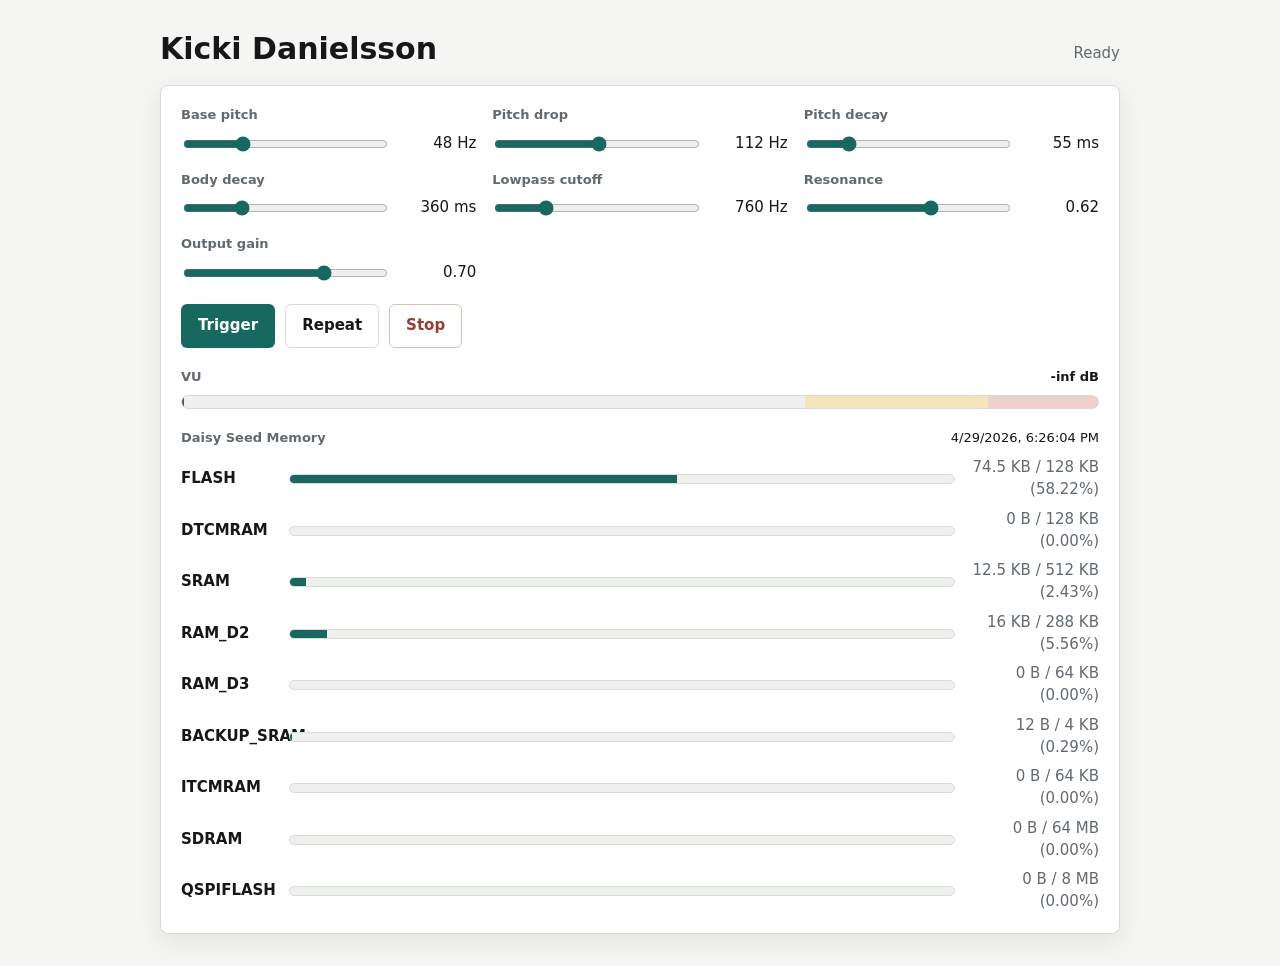
==== preview/index.html @ 2bf1cc4e "Show Daisy memory usage in preview" ====
<!doctype html>
<html lang="en">
<head>
    <meta charset="utf-8">
    <meta name="viewport" content="width=device-width, initial-scale=1">
    <title>Kicki Danielsson Preview</title>
    <style>
        :root {
            color-scheme: light;
            --bg: #f5f6f4;
            --panel: #ffffff;
            --text: #151719;
            --muted: #626a70;
            --line: #d8ddd8;
            --accent: #17685e;
            --accent-dark: #0f4f48;
            --warn: #9b3c36;
        }

        * {
            box-sizing: border-box;
        }

        body {
            margin: 0;
            min-height: 100vh;
            background: var(--bg);
            color: var(--text);
            font: 15px/1.45 system-ui, -apple-system, BlinkMacSystemFont, "Segoe UI", sans-serif;
        }

        main {
            width: min(960px, calc(100% - 32px));
            margin: 0 auto;
            padding: 32px 0;
        }

        header {
            display: flex;
            align-items: end;
            justify-content: space-between;
            gap: 20px;
            margin-bottom: 20px;
        }

        h1 {
            margin: 0;
            font-size: 30px;
            line-height: 1.1;
            letter-spacing: 0;
        }

        .status {
            color: var(--muted);
            min-height: 21px;
            text-align: right;
        }

        .surface {
            background: var(--panel);
            border: 1px solid var(--line);
            border-radius: 8px;
            padding: 20px;
            box-shadow: 0 8px 24px rgba(18, 24, 31, 0.08);
        }

        .grid {
            display: grid;
            grid-template-columns: repeat(3, minmax(0, 1fr));
            gap: 16px;
        }

        .control {
            display: grid;
            gap: 8px;
            min-width: 0;
        }

        label {
            color: var(--muted);
            font-size: 13px;
            font-weight: 650;
        }

        input,
        button {
            font: inherit;
        }

        input[type="range"] {
            width: 100%;
            accent-color: var(--accent);
        }

        .value-row {
            display: grid;
            grid-template-columns: 1fr auto;
            align-items: center;
            gap: 12px;
        }

        .readout {
            min-width: 78px;
            font-variant-numeric: tabular-nums;
            text-align: right;
        }

        .actions {
            display: flex;
            flex-wrap: wrap;
            gap: 10px;
            margin-top: 20px;
        }

        button {
            min-height: 44px;
            border: 1px solid transparent;
            border-radius: 6px;
            padding: 0 16px;
            cursor: pointer;
            font-weight: 700;
        }

        .primary {
            background: var(--accent);
            color: #fff;
        }

        .primary:hover {
            background: var(--accent-dark);
        }

        .secondary {
            background: #fff;
            border-color: var(--line);
            color: var(--text);
        }

        .secondary:hover {
            border-color: var(--accent);
        }

        .danger {
            background: #fff;
            border-color: #e1bbb8;
            color: var(--warn);
        }

        .vu {
            margin-top: 20px;
            display: grid;
            gap: 8px;
        }

        .vu-header {
            display: flex;
            align-items: center;
            justify-content: space-between;
            gap: 12px;
            color: var(--muted);
            font-size: 13px;
            font-weight: 650;
        }

        .vu-readout {
            color: var(--text);
            font-variant-numeric: tabular-nums;
        }

        .vu-bar {
            position: relative;
            height: 14px;
            overflow: hidden;
            border: 1px solid var(--line);
            border-radius: 999px;
            background: linear-gradient(90deg, #edf0ed 0%, #edf0ed 68%, #f3e4bb 68%, #f3e4bb 88%, #eed0cd 88%);
        }

        .vu-fill {
            width: 0%;
            height: 100%;
            background: linear-gradient(90deg, #1f7a68 0%, #1f7a68 68%, #c08b24 68%, #c08b24 88%, #a8423c 88%);
            transition: width 70ms linear;
        }

        .vu-peak {
            position: absolute;
            top: 0;
            bottom: 0;
            left: 0%;
            width: 2px;
            background: var(--text);
            opacity: 0.7;
        }

        .memory {
            margin-top: 20px;
            display: grid;
            gap: 10px;
        }

        .memory-header {
            display: flex;
            align-items: center;
            justify-content: space-between;
            gap: 12px;
            color: var(--muted);
            font-size: 13px;
            font-weight: 650;
        }

        .memory-time {
            color: var(--text);
            font-weight: 500;
        }

        .memory-grid {
            display: grid;
            gap: 8px;
        }

        .memory-row {
            display: grid;
            grid-template-columns: 96px 1fr 132px;
            align-items: center;
            gap: 12px;
            min-height: 24px;
            font-variant-numeric: tabular-nums;
        }

        .memory-name {
            color: var(--text);
            font-weight: 650;
        }

        .memory-track {
            height: 10px;
            overflow: hidden;
            border: 1px solid var(--line);
            border-radius: 999px;
            background: #edf0ed;
        }

        .memory-fill {
            height: 100%;
            width: 0%;
            background: var(--accent);
        }

        .memory-fill.warning {
            background: #c08b24;
        }

        .memory-fill.danger {
            background: var(--warn);
        }

        .memory-value {
            color: var(--muted);
            text-align: right;
        }

        @media (max-width: 760px) {
            header {
                align-items: start;
                flex-direction: column;
            }

            .status {
                text-align: left;
            }

            .grid {
                grid-template-columns: 1fr;
            }

            .memory-row {
                grid-template-columns: 76px 1fr;
            }

            .memory-value {
                grid-column: 1 / -1;
                text-align: left;
            }
        }
    </style>
</head>
<body>
    <main>
        <header>
            <h1>Kicki Danielsson</h1>
            <div class="status" id="status">Ready</div>
        </header>

        <section class="surface" aria-label="Bassdrum controls">
            <div class="grid">
                <div class="control">
                    <label for="baseFreq">Base pitch</label>
                    <div class="value-row">
                        <input id="baseFreq" type="range" min="32" max="90" step="1" value="48">
                        <span class="readout" id="baseFreqReadout">48 Hz</span>
                    </div>
                </div>

                <div class="control">
                    <label for="pitchAmount">Pitch drop</label>
                    <div class="value-row">
                        <input id="pitchAmount" type="range" min="0" max="220" step="1" value="112">
                        <span class="readout" id="pitchAmountReadout">112 Hz</span>
                    </div>
                </div>

                <div class="control">
                    <label for="pitchDecay">Pitch decay</label>
                    <div class="value-row">
                        <input id="pitchDecay" type="range" min="0.01" max="0.25" step="0.005" value="0.055">
                        <span class="readout" id="pitchDecayReadout">55 ms</span>
                    </div>
                </div>

                <div class="control">
                    <label for="ampDecay">Body decay</label>
                    <div class="value-row">
                        <input id="ampDecay" type="range" min="0.05" max="1.2" step="0.01" value="0.36">
                        <span class="readout" id="ampDecayReadout">360 ms</span>
                    </div>
                </div>

                <div class="control">
                    <label for="cutoff">Lowpass cutoff</label>
                    <div class="value-row">
                        <input id="cutoff" type="range" min="80" max="3000" step="10" value="760">
                        <span class="readout" id="cutoffReadout">760 Hz</span>
                    </div>
                </div>

                <div class="control">
                    <label for="resonance">Resonance</label>
                    <div class="value-row">
                        <input id="resonance" type="range" min="0" max="1" step="0.01" value="0.62">
                        <span class="readout" id="resonanceReadout">0.62</span>
                    </div>
                </div>

                <div class="control">
                    <label for="gain">Output gain</label>
                    <div class="value-row">
                        <input id="gain" type="range" min="0" max="1" step="0.01" value="0.7">
                        <span class="readout" id="gainReadout">0.70</span>
                    </div>
                </div>
            </div>

            <div class="actions">
                <button class="primary" id="trigger">Trigger</button>
                <button class="secondary" id="repeat">Repeat</button>
                <button class="danger" id="stop">Stop</button>
            </div>

            <div class="vu" aria-label="Output VU meter">
                <div class="vu-header">
                    <span>VU</span>
                    <span class="vu-readout" id="vuReadout">-inf dB</span>
                </div>
                <div class="vu-bar">
                    <div class="vu-fill" id="vuFill"></div>
                    <div class="vu-peak" id="vuPeak"></div>
                </div>
            </div>

            <div class="memory" aria-label="Daisy Seed memory usage">
                <div class="memory-header">
                    <span>Daisy Seed Memory</span>
                    <span class="memory-time" id="memoryTime">No report</span>
                </div>
                <div class="memory-grid" id="memoryGrid"></div>
            </div>
        </section>
    </main>

    <script src="memory-report.js"></script>
    <script>
        const state = {
            audio: null,
            master: null,
            analyser: null,
            meterFrame: null,
            meterData: null,
            vuLevel: 0,
            repeatTimer: null,
        };

        const controls = {
            baseFreq: document.querySelector("#baseFreq"),
            pitchAmount: document.querySelector("#pitchAmount"),
            pitchDecay: document.querySelector("#pitchDecay"),
            ampDecay: document.querySelector("#ampDecay"),
            cutoff: document.querySelector("#cutoff"),
            resonance: document.querySelector("#resonance"),
            gain: document.querySelector("#gain"),
        };

        const els = {
            status: document.querySelector("#status"),
            trigger: document.querySelector("#trigger"),
            repeat: document.querySelector("#repeat"),
            stop: document.querySelector("#stop"),
            vuFill: document.querySelector("#vuFill"),
            vuPeak: document.querySelector("#vuPeak"),
            vuReadout: document.querySelector("#vuReadout"),
            memoryGrid: document.querySelector("#memoryGrid"),
            memoryTime: document.querySelector("#memoryTime"),
        };

        function getAudio() {
            if(!state.audio) {
                state.audio = new AudioContext();
                state.master = state.audio.createGain();
                state.analyser = state.audio.createAnalyser();
                state.analyser.fftSize = 1024;
                state.meterData = new Float32Array(state.analyser.fftSize);

                state.master.connect(state.analyser);
                state.analyser.connect(state.audio.destination);

                startVuMeter();
            }
            return state.audio;
        }

        function startVuMeter() {
            if(state.meterFrame) {
                return;
            }

            const tick = () => {
                let rms = 0;
                let peak = 0;

                if(state.analyser) {
                    state.analyser.getFloatTimeDomainData(state.meterData);

                    for(const sample of state.meterData) {
                        const abs = Math.abs(sample);
                        rms += sample * sample;
                        peak = Math.max(peak, abs);
                    }

                    rms = Math.sqrt(rms / state.meterData.length);
                }

                state.vuLevel = Math.max(rms, state.vuLevel * 0.9);

                const vuPercent = Math.min(100, state.vuLevel * 170);
                const peakPercent = Math.min(100, peak * 100);
                const db = rms > 0.0001 ? `${(20 * Math.log10(rms)).toFixed(1)} dB` : "-inf dB";

                els.vuFill.style.width = `${vuPercent}%`;
                els.vuPeak.style.left = `${peakPercent}%`;
                els.vuReadout.textContent = db;

                state.meterFrame = requestAnimationFrame(tick);
            };

            state.meterFrame = requestAnimationFrame(tick);
        }

        function value(id) {
            return Number(controls[id].value);
        }

        function updateReadouts() {
            document.querySelector("#baseFreqReadout").textContent = `${value("baseFreq").toFixed(0)} Hz`;
            document.querySelector("#pitchAmountReadout").textContent = `${value("pitchAmount").toFixed(0)} Hz`;
            document.querySelector("#pitchDecayReadout").textContent = `${Math.round(value("pitchDecay") * 1000)} ms`;
            document.querySelector("#ampDecayReadout").textContent = `${Math.round(value("ampDecay") * 1000)} ms`;
            document.querySelector("#cutoffReadout").textContent = `${value("cutoff").toFixed(0)} Hz`;
            document.querySelector("#resonanceReadout").textContent = value("resonance").toFixed(2);
            document.querySelector("#gainReadout").textContent = value("gain").toFixed(2);
        }

        function renderMemoryReport() {
            const report = window.KICKI_MEMORY_REPORT;
            if(!report || !Array.isArray(report.regions)) {
                els.memoryGrid.textContent = "Run python tools/update_memory_report.py to generate memory usage.";
                return;
            }

            const generated = new Date(report.generatedAt);
            els.memoryTime.textContent = Number.isNaN(generated.getTime())
                ? report.target
                : generated.toLocaleString();

            els.memoryGrid.innerHTML = "";
            report.regions.forEach((region) => {
                const row = document.createElement("div");
                const name = document.createElement("div");
                const track = document.createElement("div");
                const fill = document.createElement("div");
                const value = document.createElement("div");

                row.className = "memory-row";
                name.className = "memory-name";
                track.className = "memory-track";
                fill.className = "memory-fill";
                value.className = "memory-value";

                if(region.percent >= 90) {
                    fill.classList.add("danger");
                } else if(region.percent >= 75) {
                    fill.classList.add("warning");
                }

                name.textContent = region.name;
                fill.style.width = `${Math.min(100, region.percent)}%`;
                value.textContent = `${region.used} / ${region.total} (${region.percent.toFixed(2)}%)`;

                track.appendChild(fill);
                row.append(name, track, value);
                els.memoryGrid.appendChild(row);
            });
        }

        async function triggerKick() {
            const audio = getAudio();
            await audio.resume();

            const now = audio.currentTime;
            const baseFreq = value("baseFreq");
            const startFreq = baseFreq + value("pitchAmount");
            const pitchDecay = value("pitchDecay");
            const ampDecay = value("ampDecay");
            const gain = value("gain");
            const resonance = value("resonance");

            const osc = audio.createOscillator();
            const filter = audio.createBiquadFilter();
            const amp = audio.createGain();

            osc.type = "sine";
            osc.frequency.setValueAtTime(startFreq, now);
            osc.frequency.exponentialRampToValueAtTime(Math.max(1, baseFreq), now + pitchDecay);

            filter.type = "lowpass";
            filter.frequency.setValueAtTime(value("cutoff"), now);
            filter.Q.setValueAtTime(0.5 + resonance * 12.0, now);

            amp.gain.setValueAtTime(0, now);
            amp.gain.linearRampToValueAtTime(gain, now + 0.002);
            amp.gain.exponentialRampToValueAtTime(0.0001, now + ampDecay);

            osc.connect(filter);
            filter.connect(amp);
            amp.connect(state.master);

            osc.start(now);
            osc.stop(now + ampDecay + 0.08);

            els.status.textContent = `Kick ${baseFreq.toFixed(0)} Hz, res ${resonance.toFixed(2)}`;
        }

        function toggleRepeat() {
            if(state.repeatTimer) {
                clearInterval(state.repeatTimer);
                state.repeatTimer = null;
                els.repeat.textContent = "Repeat";
                els.status.textContent = "Ready";
                return;
            }

            triggerKick();
            state.repeatTimer = setInterval(triggerKick, 750);
            els.repeat.textContent = "Repeating";
        }

        function stopRepeat() {
            if(state.repeatTimer) {
                clearInterval(state.repeatTimer);
                state.repeatTimer = null;
            }
            els.repeat.textContent = "Repeat";
            els.status.textContent = "Ready";
        }

        Object.values(controls).forEach((control) => {
            control.addEventListener("input", updateReadouts);
        });

        els.trigger.addEventListener("click", triggerKick);
        els.repeat.addEventListener("click", toggleRepeat);
        els.stop.addEventListener("click", stopRepeat);

        updateReadouts();
        renderMemoryReport();
    </script>
</body>
</html>
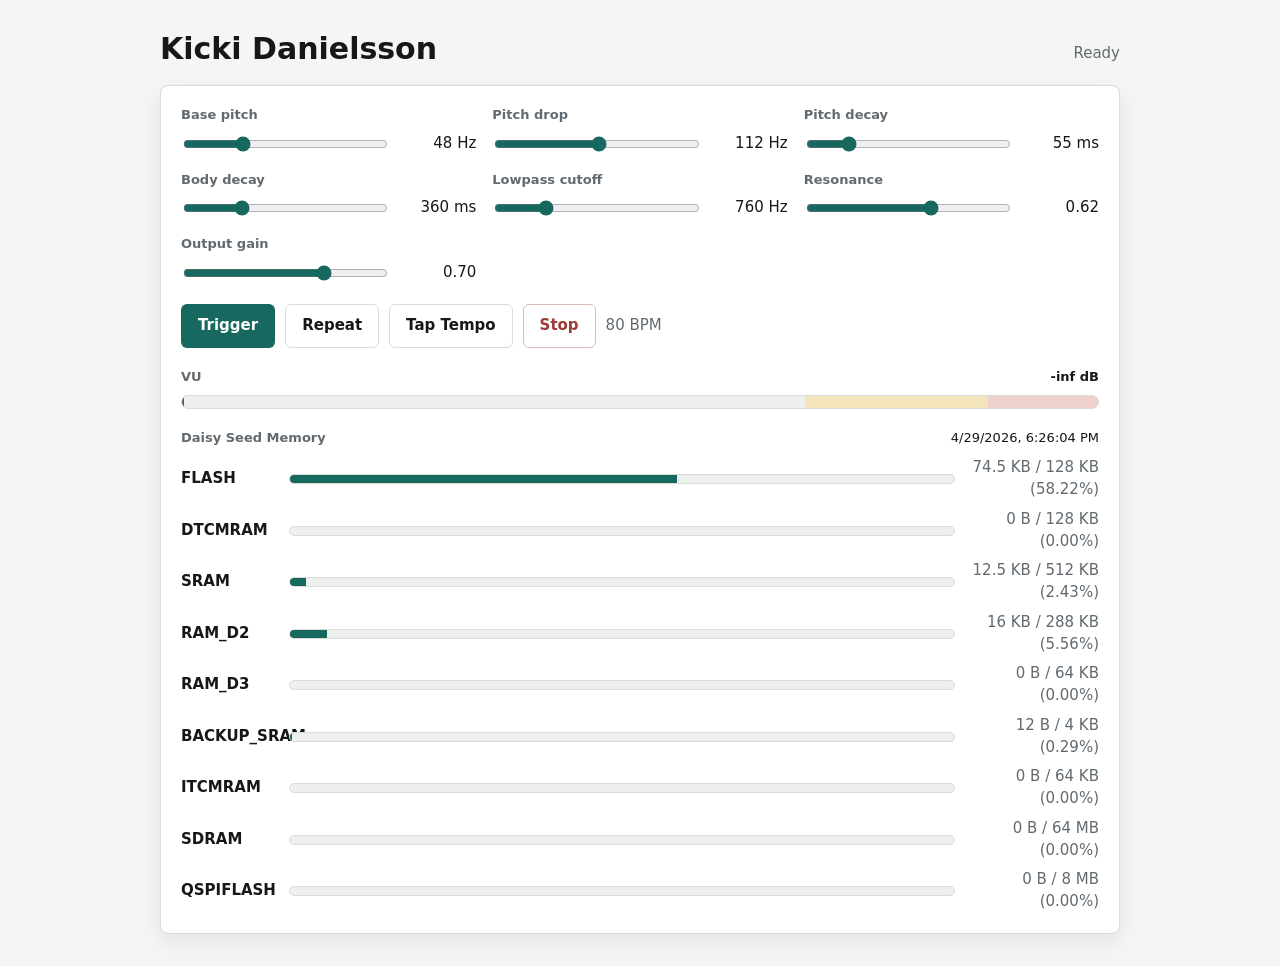
==== commit 03d0df7b: "Add tap tempo to preview" ====
--- a/preview/index.html
+++ b/preview/index.html
@@ -108,6 +108,7 @@
         .actions {
             display: flex;
             flex-wrap: wrap;
+            align-items: center;
             gap: 10px;
             margin-top: 20px;
         }
@@ -144,6 +145,12 @@
             background: #fff;
             border-color: #e1bbb8;
             color: var(--warn);
+        }
+
+        .tempo-readout {
+            color: var(--muted);
+            font-variant-numeric: tabular-nums;
+            min-width: 132px;
         }
 
         .vu {
@@ -354,7 +361,9 @@
             <div class="actions">
                 <button class="primary" id="trigger">Trigger</button>
                 <button class="secondary" id="repeat">Repeat</button>
+                <button class="secondary" id="tapTempo">Tap Tempo</button>
                 <button class="danger" id="stop">Stop</button>
+                <span class="tempo-readout" id="tempoReadout">80 BPM</span>
             </div>
 
             <div class="vu" aria-label="Output VU meter">
@@ -388,6 +397,8 @@
             meterData: null,
             vuLevel: 0,
             repeatTimer: null,
+            repeatMs: 750,
+            tapTimes: [],
         };
 
         const controls = {
@@ -404,7 +415,9 @@
             status: document.querySelector("#status"),
             trigger: document.querySelector("#trigger"),
             repeat: document.querySelector("#repeat"),
+            tapTempo: document.querySelector("#tapTempo"),
             stop: document.querySelector("#stop"),
+            tempoReadout: document.querySelector("#tempoReadout"),
             vuFill: document.querySelector("#vuFill"),
             vuPeak: document.querySelector("#vuPeak"),
             vuReadout: document.querySelector("#vuReadout"),
@@ -477,6 +490,22 @@
             document.querySelector("#cutoffReadout").textContent = `${value("cutoff").toFixed(0)} Hz`;
             document.querySelector("#resonanceReadout").textContent = value("resonance").toFixed(2);
             document.querySelector("#gainReadout").textContent = value("gain").toFixed(2);
+            els.tempoReadout.textContent = `${Math.round(60000 / state.repeatMs)} BPM`;
+        }
+
+        function startRepeat() {
+            triggerKick();
+            state.repeatTimer = setInterval(triggerKick, state.repeatMs);
+            els.repeat.textContent = "Repeating";
+        }
+
+        function restartRepeatIfRunning() {
+            if(!state.repeatTimer) {
+                return;
+            }
+
+            clearInterval(state.repeatTimer);
+            state.repeatTimer = setInterval(triggerKick, state.repeatMs);
         }
 
         function renderMemoryReport() {
@@ -568,9 +597,7 @@
                 return;
             }
 
-            triggerKick();
-            state.repeatTimer = setInterval(triggerKick, 750);
-            els.repeat.textContent = "Repeating";
+            startRepeat();
         }
 
         function stopRepeat() {
@@ -582,12 +609,40 @@
             els.status.textContent = "Ready";
         }
 
+        function tapTempo() {
+            const now = performance.now();
+            const lastTap = state.tapTimes[state.tapTimes.length - 1];
+
+            if(lastTap && now - lastTap > 2200) {
+                state.tapTimes = [];
+            }
+
+            state.tapTimes.push(now);
+            state.tapTimes = state.tapTimes.slice(-5);
+
+            if(state.tapTimes.length >= 2) {
+                const intervals = [];
+                for(let i = 1; i < state.tapTimes.length; i++) {
+                    intervals.push(state.tapTimes[i] - state.tapTimes[i - 1]);
+                }
+
+                const average = intervals.reduce((sum, interval) => sum + interval, 0) / intervals.length;
+                state.repeatMs = Math.max(200, Math.min(2000, average));
+                restartRepeatIfRunning();
+                updateReadouts();
+            }
+
+            triggerKick();
+            els.status.textContent = `Tap tempo ${Math.round(60000 / state.repeatMs)} BPM`;
+        }
+
         Object.values(controls).forEach((control) => {
             control.addEventListener("input", updateReadouts);
         });
 
         els.trigger.addEventListener("click", triggerKick);
         els.repeat.addEventListener("click", toggleRepeat);
+        els.tapTempo.addEventListener("click", tapTempo);
         els.stop.addEventListener("click", stopRepeat);
 
         updateReadouts();
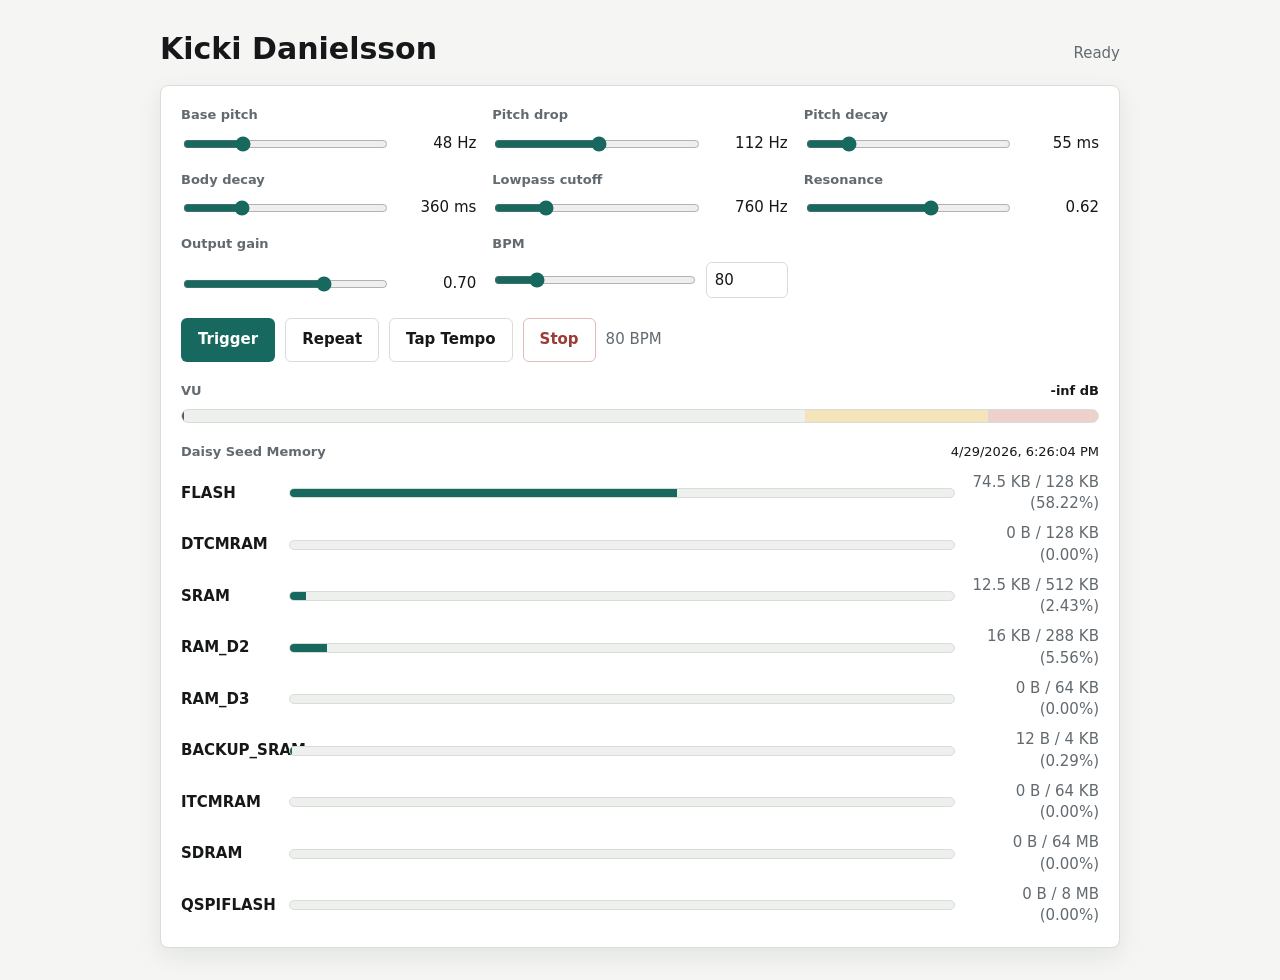
==== commit e994b5b5: "Add manual BPM control" ====
--- a/preview/index.html
+++ b/preview/index.html
@@ -92,6 +92,17 @@
             accent-color: var(--accent);
         }
 
+        input[type="number"] {
+            width: 82px;
+            height: 36px;
+            border: 1px solid var(--line);
+            border-radius: 6px;
+            background: #fff;
+            color: var(--text);
+            padding: 0 8px;
+            font-variant-numeric: tabular-nums;
+        }
+
         .value-row {
             display: grid;
             grid-template-columns: 1fr auto;
@@ -354,6 +365,14 @@
                     <div class="value-row">
                         <input id="gain" type="range" min="0" max="1" step="0.01" value="0.7">
                         <span class="readout" id="gainReadout">0.70</span>
+                    </div>
+                </div>
+
+                <div class="control">
+                    <label for="bpm">BPM</label>
+                    <div class="value-row">
+                        <input id="bpm" type="range" min="30" max="300" step="1" value="80">
+                        <input id="bpmNumber" type="number" min="30" max="300" step="1" value="80">
                     </div>
                 </div>
             </div>
@@ -409,6 +428,8 @@
             cutoff: document.querySelector("#cutoff"),
             resonance: document.querySelector("#resonance"),
             gain: document.querySelector("#gain"),
+            bpm: document.querySelector("#bpm"),
+            bpmNumber: document.querySelector("#bpmNumber"),
         };
 
         const els = {
@@ -482,6 +503,31 @@
             return Number(controls[id].value);
         }
 
+        function clamp(valueToClamp, min, max) {
+            return Math.max(min, Math.min(max, valueToClamp));
+        }
+
+        function bpmFromRepeatMs() {
+            return Math.round(60000 / state.repeatMs);
+        }
+
+        function setBpm(bpm, shouldRestart = true, preserveTapHistory = false) {
+            const clamped = clamp(Math.round(bpm), 30, 300);
+            state.repeatMs = 60000 / clamped;
+            controls.bpm.value = String(clamped);
+            controls.bpmNumber.value = String(clamped);
+
+            if(!preserveTapHistory) {
+                state.tapTimes = [];
+            }
+
+            if(shouldRestart) {
+                restartRepeatIfRunning();
+            }
+
+            updateReadouts();
+        }
+
         function updateReadouts() {
             document.querySelector("#baseFreqReadout").textContent = `${value("baseFreq").toFixed(0)} Hz`;
             document.querySelector("#pitchAmountReadout").textContent = `${value("pitchAmount").toFixed(0)} Hz`;
@@ -490,7 +536,7 @@
             document.querySelector("#cutoffReadout").textContent = `${value("cutoff").toFixed(0)} Hz`;
             document.querySelector("#resonanceReadout").textContent = value("resonance").toFixed(2);
             document.querySelector("#gainReadout").textContent = value("gain").toFixed(2);
-            els.tempoReadout.textContent = `${Math.round(60000 / state.repeatMs)} BPM`;
+            els.tempoReadout.textContent = `${bpmFromRepeatMs()} BPM`;
         }
 
         function startRepeat() {
@@ -627,18 +673,19 @@
                 }
 
                 const average = intervals.reduce((sum, interval) => sum + interval, 0) / intervals.length;
-                state.repeatMs = Math.max(200, Math.min(2000, average));
-                restartRepeatIfRunning();
-                updateReadouts();
+                setBpm(60000 / average, true, true);
             }
 
             triggerKick();
-            els.status.textContent = `Tap tempo ${Math.round(60000 / state.repeatMs)} BPM`;
+            els.status.textContent = `Tap tempo ${bpmFromRepeatMs()} BPM`;
         }
 
         Object.values(controls).forEach((control) => {
             control.addEventListener("input", updateReadouts);
         });
+
+        controls.bpm.addEventListener("input", () => setBpm(value("bpm")));
+        controls.bpmNumber.addEventListener("input", () => setBpm(value("bpmNumber")));
 
         els.trigger.addEventListener("click", triggerKick);
         els.repeat.addEventListener("click", toggleRepeat);
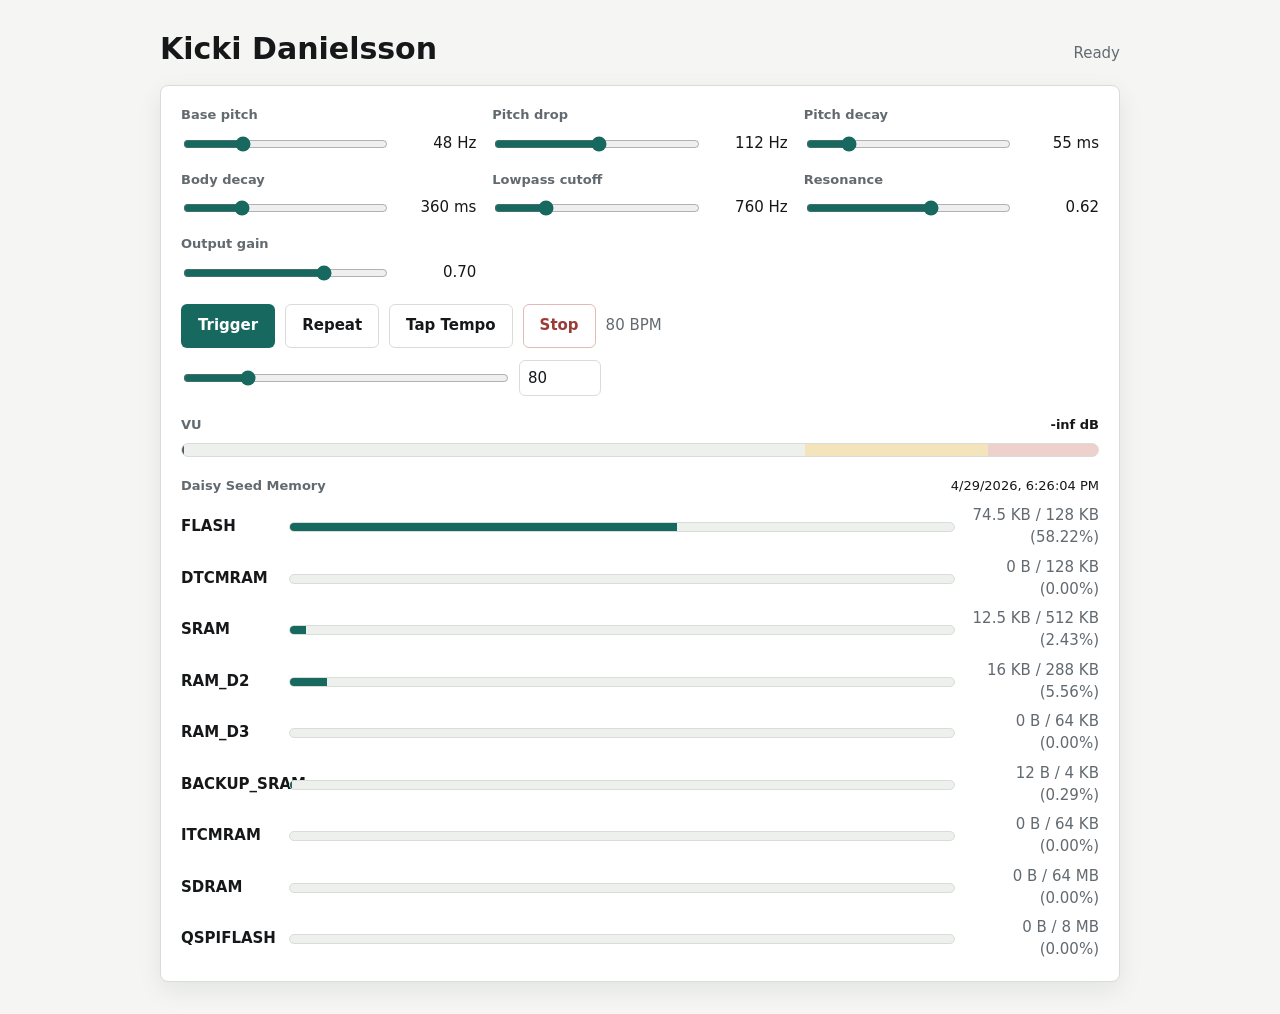
==== commit 18125cd0: "Move BPM control below buttons" ====
--- a/preview/index.html
+++ b/preview/index.html
@@ -164,6 +164,15 @@
             min-width: 132px;
         }
 
+        .tempo-control {
+            display: grid;
+            grid-template-columns: 1fr auto;
+            align-items: center;
+            gap: 12px;
+            margin-top: 12px;
+            max-width: 420px;
+        }
+
         .vu {
             margin-top: 20px;
             display: grid;
@@ -300,6 +309,11 @@
                 grid-column: 1 / -1;
                 text-align: left;
             }
+
+            .tempo-control {
+                grid-template-columns: 1fr;
+                max-width: none;
+            }
         }
     </style>
 </head>
@@ -368,13 +382,6 @@
                     </div>
                 </div>
 
-                <div class="control">
-                    <label for="bpm">BPM</label>
-                    <div class="value-row">
-                        <input id="bpm" type="range" min="30" max="300" step="1" value="80">
-                        <input id="bpmNumber" type="number" min="30" max="300" step="1" value="80">
-                    </div>
-                </div>
             </div>
 
             <div class="actions">
@@ -383,6 +390,11 @@
                 <button class="secondary" id="tapTempo">Tap Tempo</button>
                 <button class="danger" id="stop">Stop</button>
                 <span class="tempo-readout" id="tempoReadout">80 BPM</span>
+            </div>
+
+            <div class="tempo-control" aria-label="Manual BPM control">
+                <input id="bpm" type="range" min="30" max="300" step="1" value="80">
+                <input id="bpmNumber" type="number" min="30" max="300" step="1" value="80">
             </div>
 
             <div class="vu" aria-label="Output VU meter">
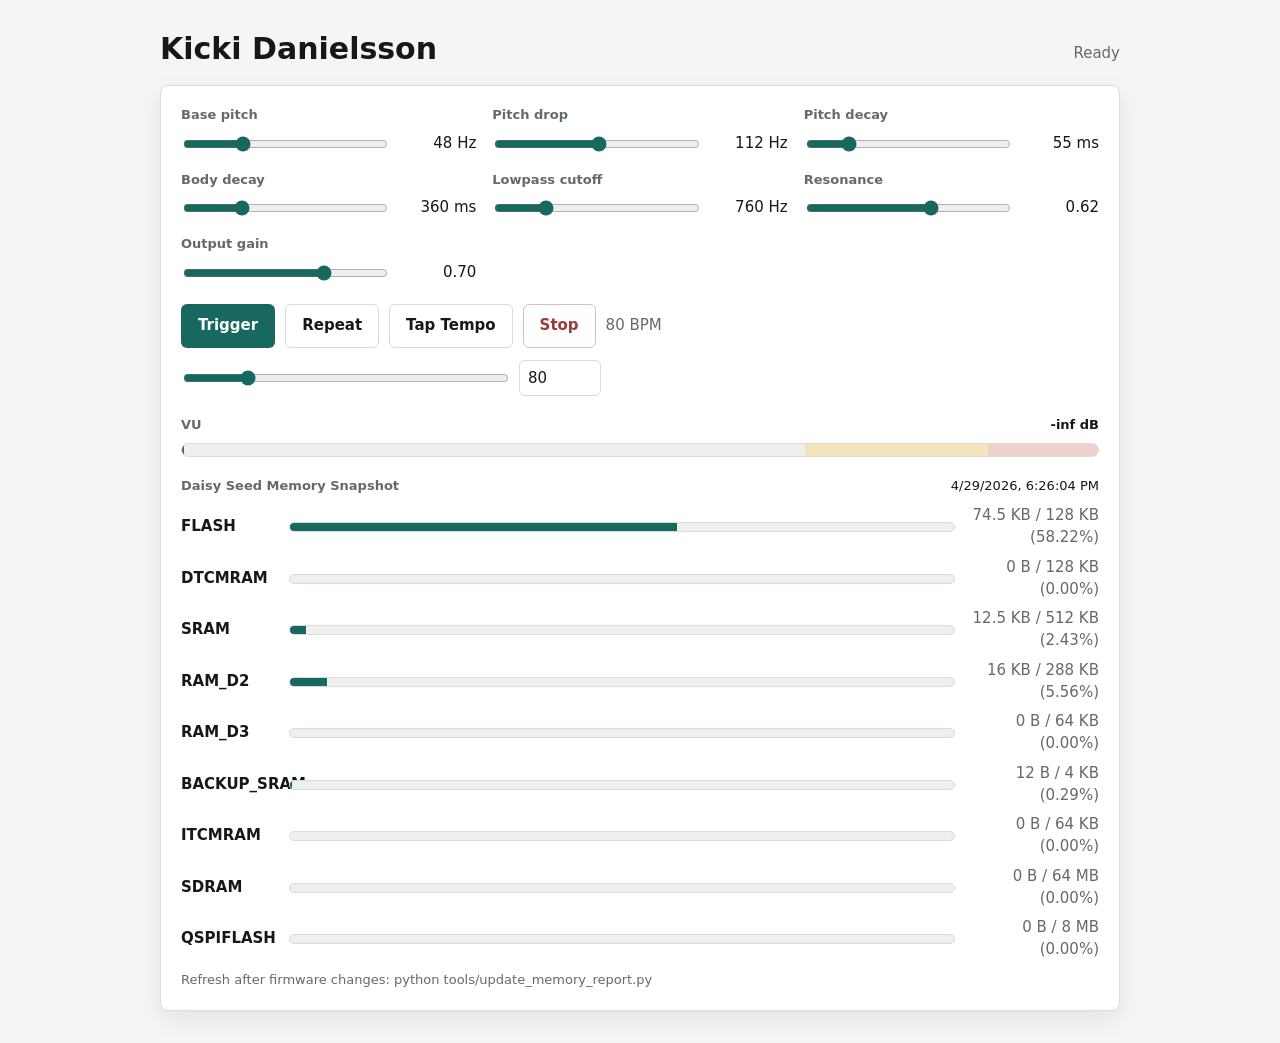
==== commit b7a85545: "Clarify memory report snapshot" ====
--- a/preview/index.html
+++ b/preview/index.html
@@ -241,6 +241,11 @@
             font-weight: 500;
         }
 
+        .memory-note {
+            color: var(--muted);
+            font-size: 13px;
+        }
+
         .memory-grid {
             display: grid;
             gap: 8px;
@@ -410,10 +415,11 @@
 
             <div class="memory" aria-label="Daisy Seed memory usage">
                 <div class="memory-header">
-                    <span>Daisy Seed Memory</span>
+                    <span>Daisy Seed Memory Snapshot</span>
                     <span class="memory-time" id="memoryTime">No report</span>
                 </div>
                 <div class="memory-grid" id="memoryGrid"></div>
+                <div class="memory-note">Refresh after firmware changes: python tools/update_memory_report.py</div>
             </div>
         </section>
     </main>
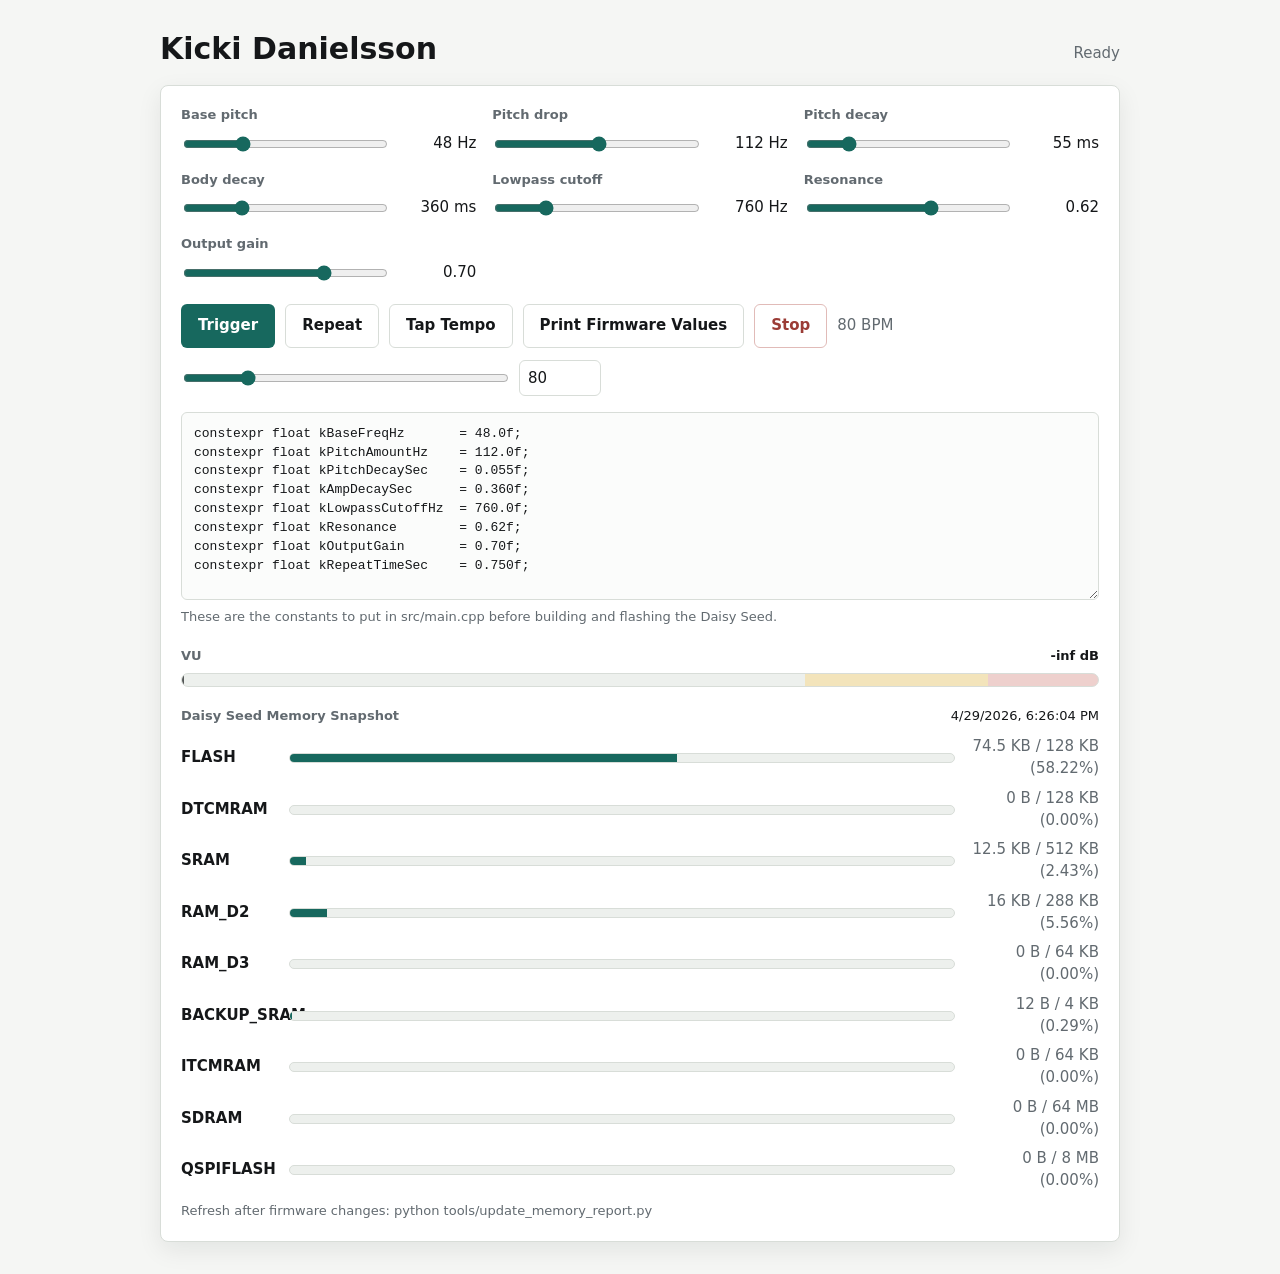
==== commit e40405fc: "Add firmware value export to preview" ====
--- a/preview/index.html
+++ b/preview/index.html
@@ -173,6 +173,29 @@
             max-width: 420px;
         }
 
+        .firmware-output {
+            display: grid;
+            gap: 8px;
+            margin-top: 16px;
+        }
+
+        .firmware-output textarea {
+            width: 100%;
+            min-height: 188px;
+            resize: vertical;
+            border: 1px solid var(--line);
+            border-radius: 6px;
+            background: #fbfcfb;
+            color: var(--text);
+            padding: 12px;
+            font: 13px/1.45 ui-monospace, SFMono-Regular, Consolas, "Liberation Mono", monospace;
+        }
+
+        .firmware-note {
+            color: var(--muted);
+            font-size: 13px;
+        }
+
         .vu {
             margin-top: 20px;
             display: grid;
@@ -393,6 +416,7 @@
                 <button class="primary" id="trigger">Trigger</button>
                 <button class="secondary" id="repeat">Repeat</button>
                 <button class="secondary" id="tapTempo">Tap Tempo</button>
+                <button class="secondary" id="printValues">Print Firmware Values</button>
                 <button class="danger" id="stop">Stop</button>
                 <span class="tempo-readout" id="tempoReadout">80 BPM</span>
             </div>
@@ -400,6 +424,11 @@
             <div class="tempo-control" aria-label="Manual BPM control">
                 <input id="bpm" type="range" min="30" max="300" step="1" value="80">
                 <input id="bpmNumber" type="number" min="30" max="300" step="1" value="80">
+            </div>
+
+            <div class="firmware-output" aria-label="Firmware values">
+                <textarea id="firmwareValues" spellcheck="false" readonly></textarea>
+                <div class="firmware-note">These are the constants to put in src/main.cpp before building and flashing the Daisy Seed.</div>
             </div>
 
             <div class="vu" aria-label="Output VU meter">
@@ -426,6 +455,8 @@
 
     <script src="memory-report.js"></script>
     <script>
+        const STORAGE_KEY = "kicki-danielsson-preview-v1";
+
         const state = {
             audio: null,
             master: null,
@@ -455,8 +486,10 @@
             trigger: document.querySelector("#trigger"),
             repeat: document.querySelector("#repeat"),
             tapTempo: document.querySelector("#tapTempo"),
+            printValues: document.querySelector("#printValues"),
             stop: document.querySelector("#stop"),
             tempoReadout: document.querySelector("#tempoReadout"),
+            firmwareValues: document.querySelector("#firmwareValues"),
             vuFill: document.querySelector("#vuFill"),
             vuPeak: document.querySelector("#vuPeak"),
             vuReadout: document.querySelector("#vuReadout"),
@@ -529,6 +562,23 @@
             return Math.round(60000 / state.repeatMs);
         }
 
+        function currentSettings() {
+            return {
+                baseFreq: value("baseFreq"),
+                pitchAmount: value("pitchAmount"),
+                pitchDecay: value("pitchDecay"),
+                ampDecay: value("ampDecay"),
+                cutoff: value("cutoff"),
+                resonance: value("resonance"),
+                gain: value("gain"),
+                bpm: bpmFromRepeatMs(),
+            };
+        }
+
+        function saveSettings() {
+            localStorage.setItem(STORAGE_KEY, JSON.stringify(currentSettings()));
+        }
+
         function setBpm(bpm, shouldRestart = true, preserveTapHistory = false) {
             const clamped = clamp(Math.round(bpm), 30, 300);
             state.repeatMs = 60000 / clamped;
@@ -544,6 +594,67 @@
             }
 
             updateReadouts();
+            updateFirmwareValues();
+            saveSettings();
+        }
+
+        function loadSettings() {
+            const stored = localStorage.getItem(STORAGE_KEY);
+            if(!stored) {
+                return;
+            }
+
+            try {
+                const settings = JSON.parse(stored);
+                const mappings = {
+                    baseFreq: "baseFreq",
+                    pitchAmount: "pitchAmount",
+                    pitchDecay: "pitchDecay",
+                    ampDecay: "ampDecay",
+                    cutoff: "cutoff",
+                    resonance: "resonance",
+                    gain: "gain",
+                };
+
+                Object.entries(mappings).forEach(([key, control]) => {
+                    if(typeof settings[key] === "number") {
+                        controls[control].value = String(settings[key]);
+                    }
+                });
+
+                if(typeof settings.bpm === "number") {
+                    setBpm(settings.bpm, false, true);
+                }
+            } catch(error) {
+                localStorage.removeItem(STORAGE_KEY);
+            }
+        }
+
+        function firmwareValueText() {
+            const settings = currentSettings();
+            const repeatSec = 60 / settings.bpm;
+
+            return [
+                "constexpr float kBaseFreqHz       = " + settings.baseFreq.toFixed(1) + "f;",
+                "constexpr float kPitchAmountHz    = " + settings.pitchAmount.toFixed(1) + "f;",
+                "constexpr float kPitchDecaySec    = " + settings.pitchDecay.toFixed(3) + "f;",
+                "constexpr float kAmpDecaySec      = " + settings.ampDecay.toFixed(3) + "f;",
+                "constexpr float kLowpassCutoffHz  = " + settings.cutoff.toFixed(1) + "f;",
+                "constexpr float kResonance        = " + settings.resonance.toFixed(2) + "f;",
+                "constexpr float kOutputGain       = " + settings.gain.toFixed(2) + "f;",
+                "constexpr float kRepeatTimeSec    = " + repeatSec.toFixed(3) + "f;",
+            ].join("\n");
+        }
+
+        function updateFirmwareValues() {
+            els.firmwareValues.value = firmwareValueText();
+        }
+
+        function printFirmwareValues() {
+            updateFirmwareValues();
+            els.firmwareValues.focus();
+            els.firmwareValues.select();
+            els.status.textContent = "Firmware values printed";
         }
 
         function updateReadouts() {
@@ -699,7 +810,11 @@
         }
 
         Object.values(controls).forEach((control) => {
-            control.addEventListener("input", updateReadouts);
+            control.addEventListener("input", () => {
+                updateReadouts();
+                updateFirmwareValues();
+                saveSettings();
+            });
         });
 
         controls.bpm.addEventListener("input", () => setBpm(value("bpm")));
@@ -708,9 +823,12 @@
         els.trigger.addEventListener("click", triggerKick);
         els.repeat.addEventListener("click", toggleRepeat);
         els.tapTempo.addEventListener("click", tapTempo);
+        els.printValues.addEventListener("click", printFirmwareValues);
         els.stop.addEventListener("click", stopRepeat);
 
+        loadSettings();
         updateReadouts();
+        updateFirmwareValues();
         renderMemoryReport();
     </script>
 </body>
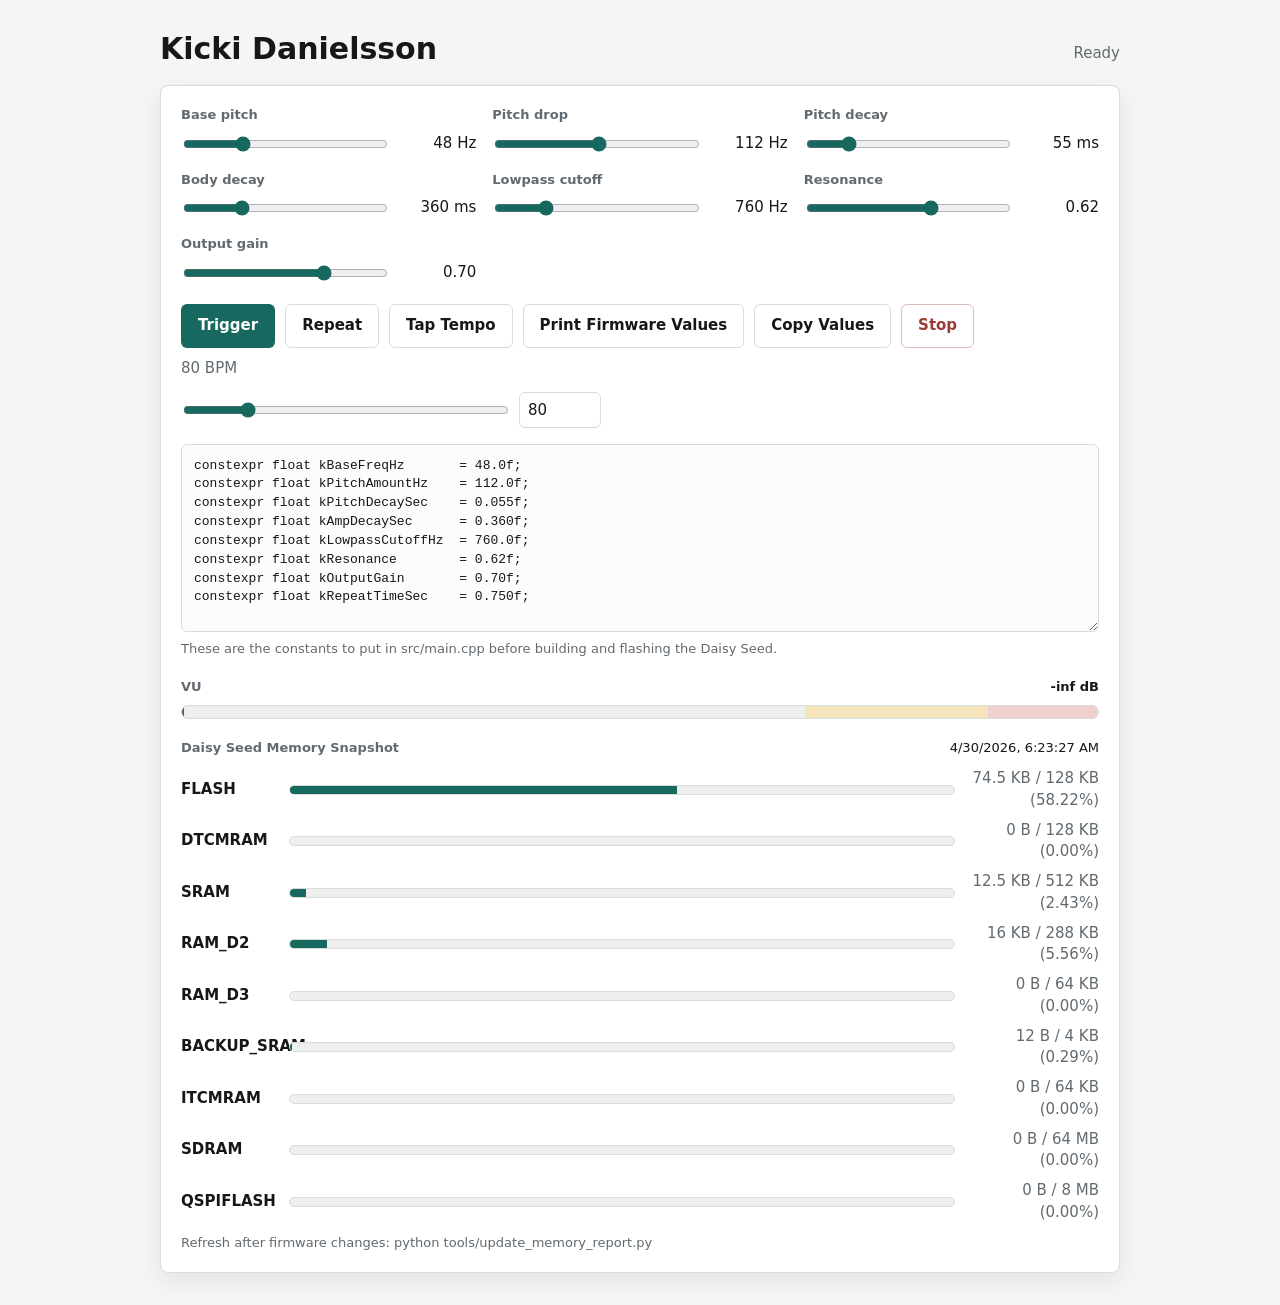
==== commit 5c276e4a: "Apply preview settings to firmware" ====
--- a/preview/index.html
+++ b/preview/index.html
@@ -417,6 +417,7 @@
                 <button class="secondary" id="repeat">Repeat</button>
                 <button class="secondary" id="tapTempo">Tap Tempo</button>
                 <button class="secondary" id="printValues">Print Firmware Values</button>
+                <button class="secondary" id="copyValues">Copy Values</button>
                 <button class="danger" id="stop">Stop</button>
                 <span class="tempo-readout" id="tempoReadout">80 BPM</span>
             </div>
@@ -487,6 +488,7 @@
             repeat: document.querySelector("#repeat"),
             tapTempo: document.querySelector("#tapTempo"),
             printValues: document.querySelector("#printValues"),
+            copyValues: document.querySelector("#copyValues"),
             stop: document.querySelector("#stop"),
             tempoReadout: document.querySelector("#tempoReadout"),
             firmwareValues: document.querySelector("#firmwareValues"),
@@ -657,6 +659,19 @@
             els.status.textContent = "Firmware values printed";
         }
 
+        async function copyFirmwareValues() {
+            updateFirmwareValues();
+
+            try {
+                await navigator.clipboard.writeText(els.firmwareValues.value);
+                els.status.textContent = "Firmware values copied";
+            } catch(error) {
+                els.firmwareValues.focus();
+                els.firmwareValues.select();
+                els.status.textContent = "Select and copy the firmware values";
+            }
+        }
+
         function updateReadouts() {
             document.querySelector("#baseFreqReadout").textContent = `${value("baseFreq").toFixed(0)} Hz`;
             document.querySelector("#pitchAmountReadout").textContent = `${value("pitchAmount").toFixed(0)} Hz`;
@@ -824,6 +839,7 @@
         els.repeat.addEventListener("click", toggleRepeat);
         els.tapTempo.addEventListener("click", tapTempo);
         els.printValues.addEventListener("click", printFirmwareValues);
+        els.copyValues.addEventListener("click", copyFirmwareValues);
         els.stop.addEventListener("click", stopRepeat);
 
         loadSettings();
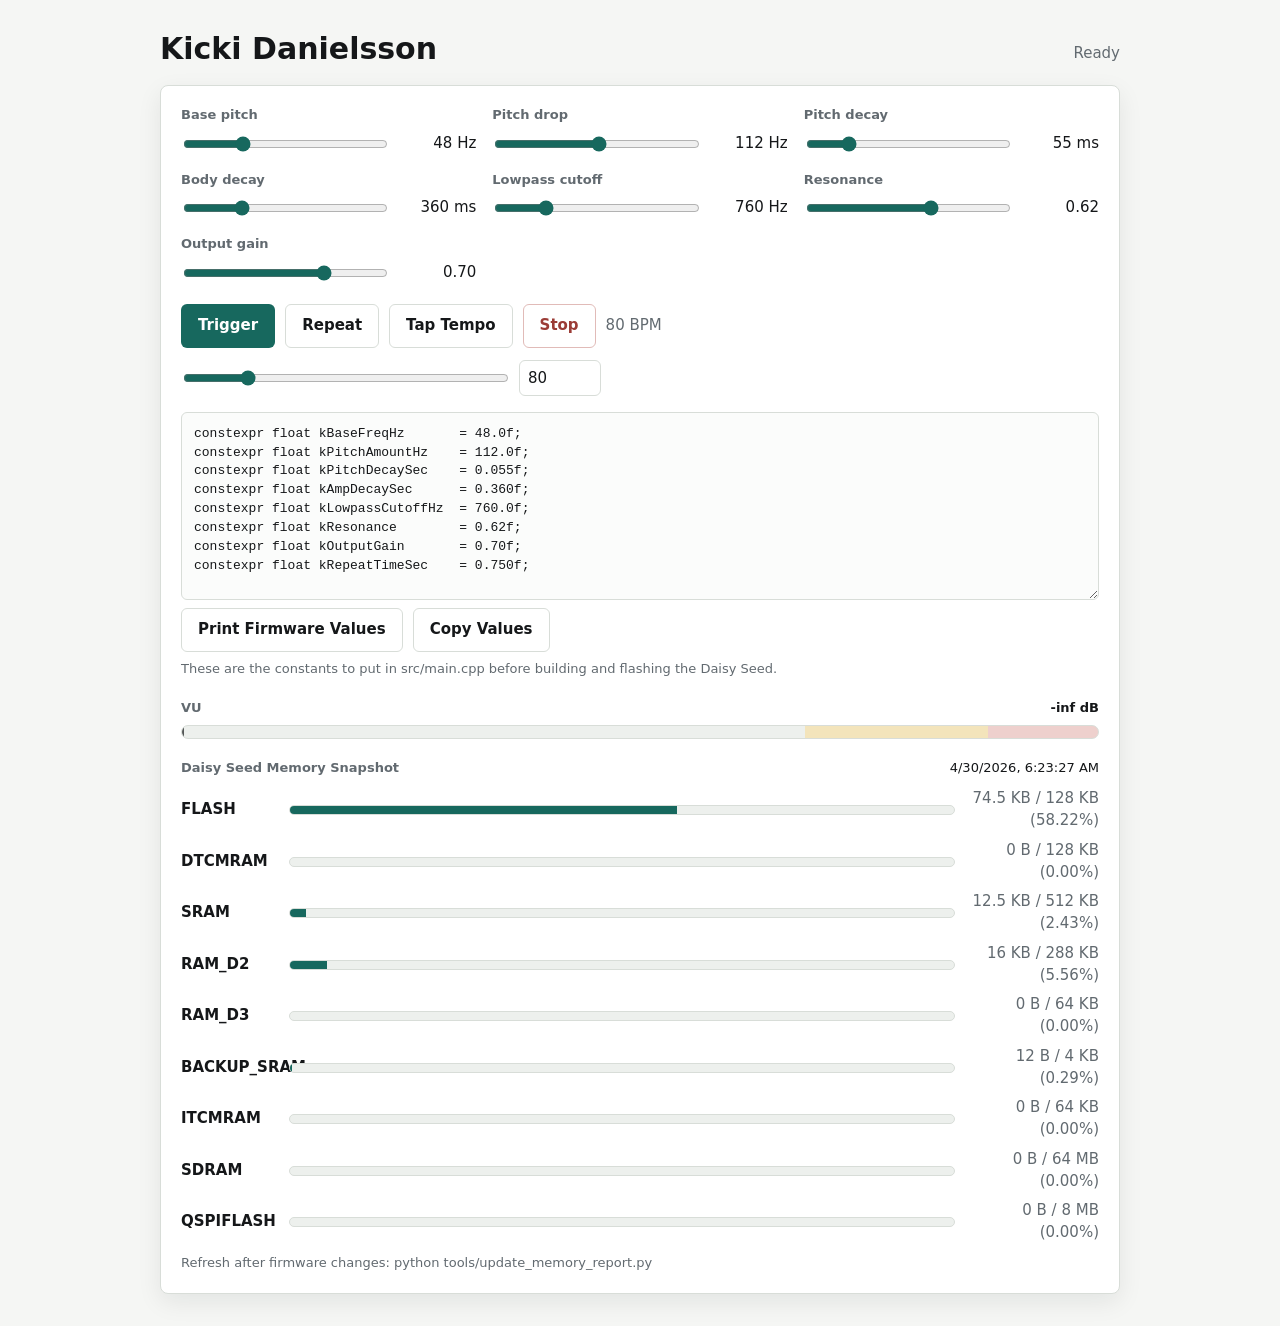
==== commit 3eb682cb: "Move firmware value actions below output" ====
--- a/preview/index.html
+++ b/preview/index.html
@@ -179,6 +179,12 @@
             margin-top: 16px;
         }
 
+        .firmware-actions {
+            display: flex;
+            flex-wrap: wrap;
+            gap: 10px;
+        }
+
         .firmware-output textarea {
             width: 100%;
             min-height: 188px;
@@ -416,8 +422,6 @@
                 <button class="primary" id="trigger">Trigger</button>
                 <button class="secondary" id="repeat">Repeat</button>
                 <button class="secondary" id="tapTempo">Tap Tempo</button>
-                <button class="secondary" id="printValues">Print Firmware Values</button>
-                <button class="secondary" id="copyValues">Copy Values</button>
                 <button class="danger" id="stop">Stop</button>
                 <span class="tempo-readout" id="tempoReadout">80 BPM</span>
             </div>
@@ -429,6 +433,10 @@
 
             <div class="firmware-output" aria-label="Firmware values">
                 <textarea id="firmwareValues" spellcheck="false" readonly></textarea>
+                <div class="firmware-actions">
+                    <button class="secondary" id="printValues">Print Firmware Values</button>
+                    <button class="secondary" id="copyValues">Copy Values</button>
+                </div>
                 <div class="firmware-note">These are the constants to put in src/main.cpp before building and flashing the Daisy Seed.</div>
             </div>
 
